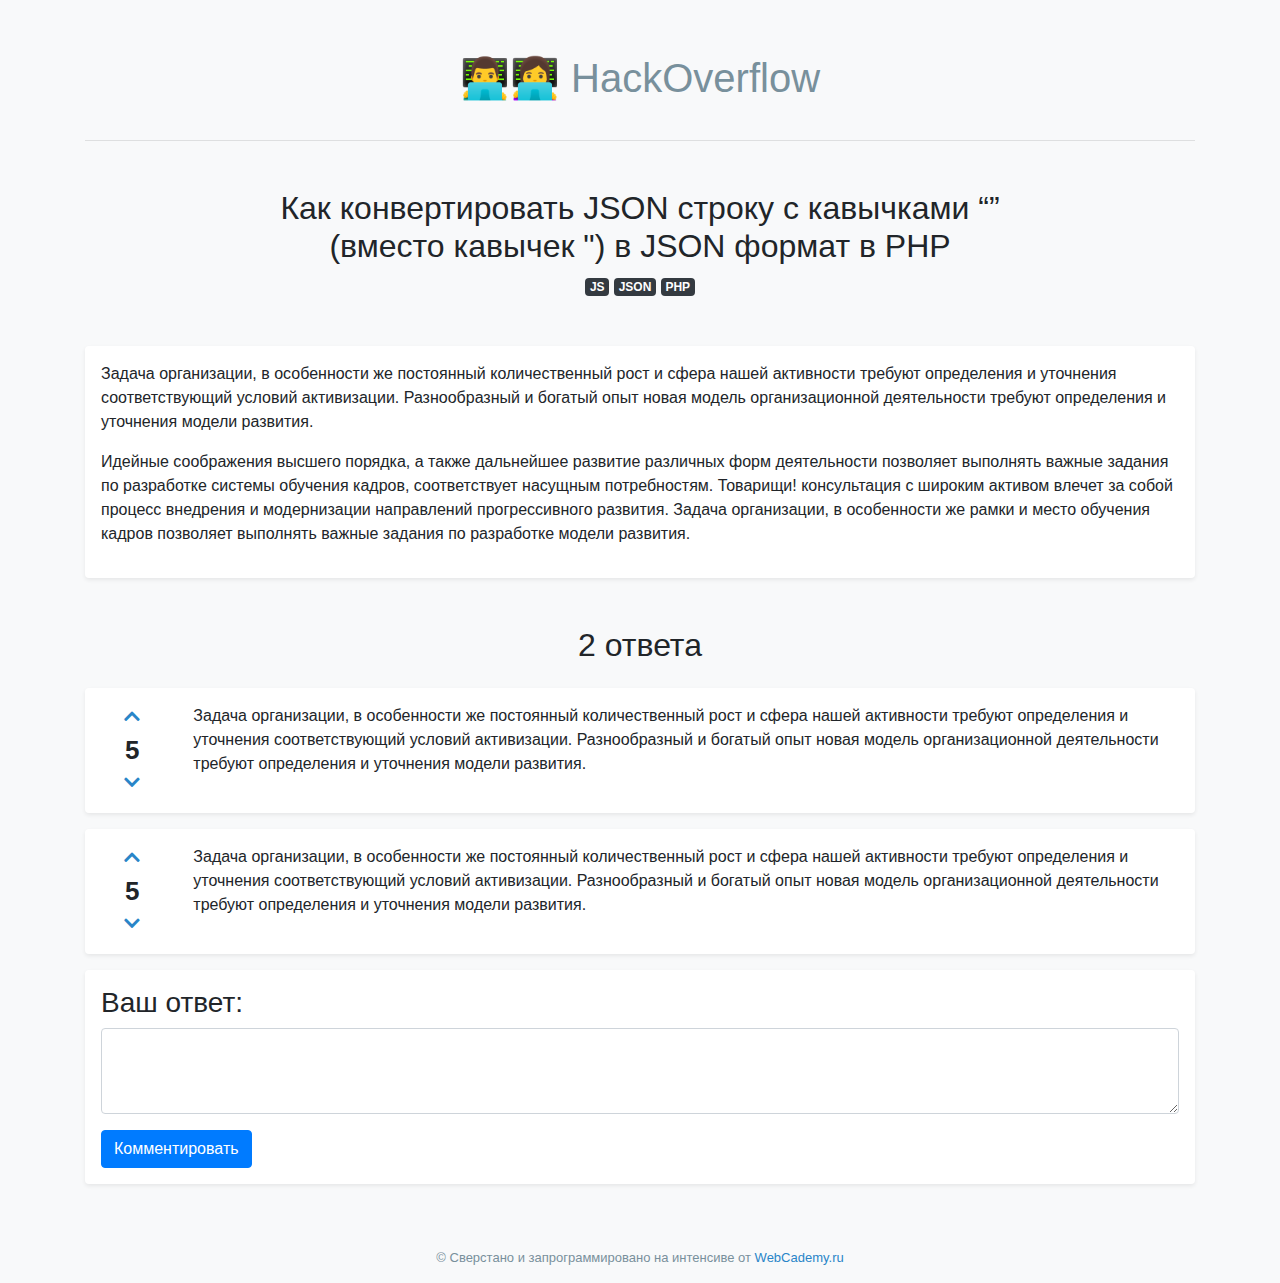
==== inner.html @ f7fc5f39 "base init" ====
<!DOCTYPE html>
<html lang="en">
	<head>
		<!-- Required meta tags -->
		<meta charset="utf-8" />
		<meta
			name="viewport"
			content="width=device-width, initial-scale=1, shrink-to-fit=no"
		/>
		<!-- Bootstrap CSS -->
		<link rel="stylesheet" href="libs/bootstrap/css/bootstrap.min.css" />
		<!-- User CSS -->
		<link rel="stylesheet" href="css/main.css" />
		<!-- Title -->
		<title>Страница вопроса</title>
		<link
			rel="stylesheet"
			href="https://cdnjs.cloudflare.com/ajax/libs/font-awesome/5.11.2/css/all.min.css"
		/>
	</head>
	<body>
		<div class="container">
			<div class="site-title-wrapper">
				<a href="index.html" class="site-title">👨‍💻👩‍💻 HackOverflow</a>
			</div>
			<hr />

			<div class="row mt-5 mb-5">
				<div class="col-8 offset-2 text-center">
					<h2>
						Как конвертировать JSON строку с кавычками “” (вместо
						кавычек ") в JSON формат в PHP
					</h2>
					<div class="question-badges-wrapper">
						<a href="#" class="badge badge-dark">JS</a>
						<a href="#" class="badge badge-dark">JSON</a>
						<a href="#" class="badge badge-dark">PHP</a>
					</div>
				</div>
			</div>

			<!-- Вопрос -->
			<div class="my-3 p-3 bg-white rounded shadow-sm">
				<div class="row">
					<div class="col">
						<p>
							Задача организации, в особенности же постоянный
							количественный рост и сфера нашей активности требуют
							определения и уточнения соответствующий условий
							активизации. Разнообразный и богатый опыт новая
							модель организационной деятельности требуют
							определения и уточнения модели развития.
						</p>
						<p>
							Идейные соображения высшего порядка, а также
							дальнейшее развитие различных форм деятельности
							позволяет выполнять важные задания по разработке
							системы обучения кадров, соответствует насущным
							потребностям. Товарищи! консультация с широким
							активом влечет за собой процесс внедрения и
							модернизации направлений прогрессивного развития.
							Задача организации, в особенности же рамки и место
							обучения кадров позволяет выполнять важные задания
							по разработке модели развития.
						</p>
					</div>
				</div>
			</div>
			<!-- //Вопрос -->

			<div class="row mt-5 mb-3">
				<div class="col-8 offset-2 text-center">
					<h2>
						2 ответа
					</h2>
				</div>
			</div>

			<!-- Ответ 1 -->
			<div class="my-3 p-3 bg-white rounded shadow-sm">
				<div class="row">
					<div class="col-1">
						<div class="vote">
							<a href="#" class="vote__plus">
								<i class="fas fa-chevron-up"></i>
							</a>
							<div class="vote__value">
								5
							</div>
							<a href="#" class="vote__minus">
								<i class="fas fa-chevron-down"></i>
							</a>
						</div>
					</div>
					<div class="col">
						<p>
							Задача организации, в особенности же постоянный
							количественный рост и сфера нашей активности требуют
							определения и уточнения соответствующий условий
							активизации. Разнообразный и богатый опыт новая
							модель организационной деятельности требуют
							определения и уточнения модели развития.
						</p>
					</div>
				</div>
			</div>
			<!-- //Ответ 1 -->

			<!-- Ответ 2 -->
			<div class="my-3 p-3 bg-white rounded shadow-sm">
				<div class="row">
					<div class="col-1">
						<div class="vote">
							<a href="#" class="vote__plus">
								<i class="fas fa-chevron-up"></i>
							</a>
							<div class="vote__value">
								5
							</div>
							<a href="#" class="vote__minus">
								<i class="fas fa-chevron-down"></i>
							</a>
						</div>
					</div>
					<div class="col">
						<p>
							Задача организации, в особенности же постоянный
							количественный рост и сфера нашей активности требуют
							определения и уточнения соответствующий условий
							активизации. Разнообразный и богатый опыт новая
							модель организационной деятельности требуют
							определения и уточнения модели развития.
						</p>
					</div>
				</div>
			</div>
			<!-- //Ответ 3 -->

			<!-- Оставить комментарий -->
			<div class="my-3 p-3 bg-white rounded shadow-sm">
				<div class="row">
					<div class="col-12">
						<form action="">
							<div class="form-group">
								<h3>Ваш ответ:</h3>
								<textarea
									class="form-control"
									id="exampleFormControlTextarea1"
									rows="3"
								></textarea>
							</div>
							<button type="submit" class="btn btn-primary">
								Комментировать
							</button>
						</form>
					</div>
				</div>
			</div>
			<!-- //Оставить комментарий -->

			<div class="pt-5 pb-3 copyright">
				© Сверстано и запрограммировано на интенсиве от
				<a href="//WebCademy.ru">WebCademy.ru</a>
			</div>
		</div>

		<!-- Optional JavaScript -->
		<!-- jQuery first, then Popper.js, then Bootstrap JS -->
		<script src="libs/jquery/jquery-3.3.1.min.js"></script>
		<script src="libs/popper/popper.min.js"></script>
		<script src="libs/bootstrap/js/bootstrap.min.js"></script>
		<!-- User JS -->
		<script src="js/main.js"></script>
	</body>
</html>
---- css/main.css ----
html,
body {
	background-color: #f8f9fa;
}

a {
	color: #2985c8;
}

.site-title-wrapper {
	padding: 3rem 0px 1rem;
	text-align: center;

}

.site-title {
	font-size: 40px;
	color: #78909C;
	font-weight: 500;
}

.site-title:hover {
	text-decoration: none;
}

.rate {
	display: flex;
	flex-direction: column;
	color: #78909c;
	text-align: center;
}

.rate__value {
	font-size: 26px;
}

.rate__name {
	font-size: 13px;
}

.question-title-wrapper {
	display: flex;
	flex-direction: column;
	justify-content: center;
}

.copyright {
	color: #78909c;
	font-size: 13px;
	text-align: center;
}

.vote {
	display: flex;
	flex-direction: column;
	justify-content: center;
	align-items: center;
}
.vote__plus {
	font-size: 18px;
}

.vote__value {
	font-size: 26px;
	font-weight: 600;
}
.vote__minus {
	font-size: 18px;
}

.input-for-badges {
	border: none;
	width: auto;
}

.badges-input {
	display: flex;
	align-items: center;
}

.badges-input .badge {
	flex-grow: 0;
	margin-right: 5px;
}

.input-for-badges {
	flex-grow: 5;
	padding-left: 3px;
	padding-right: 3px;
}
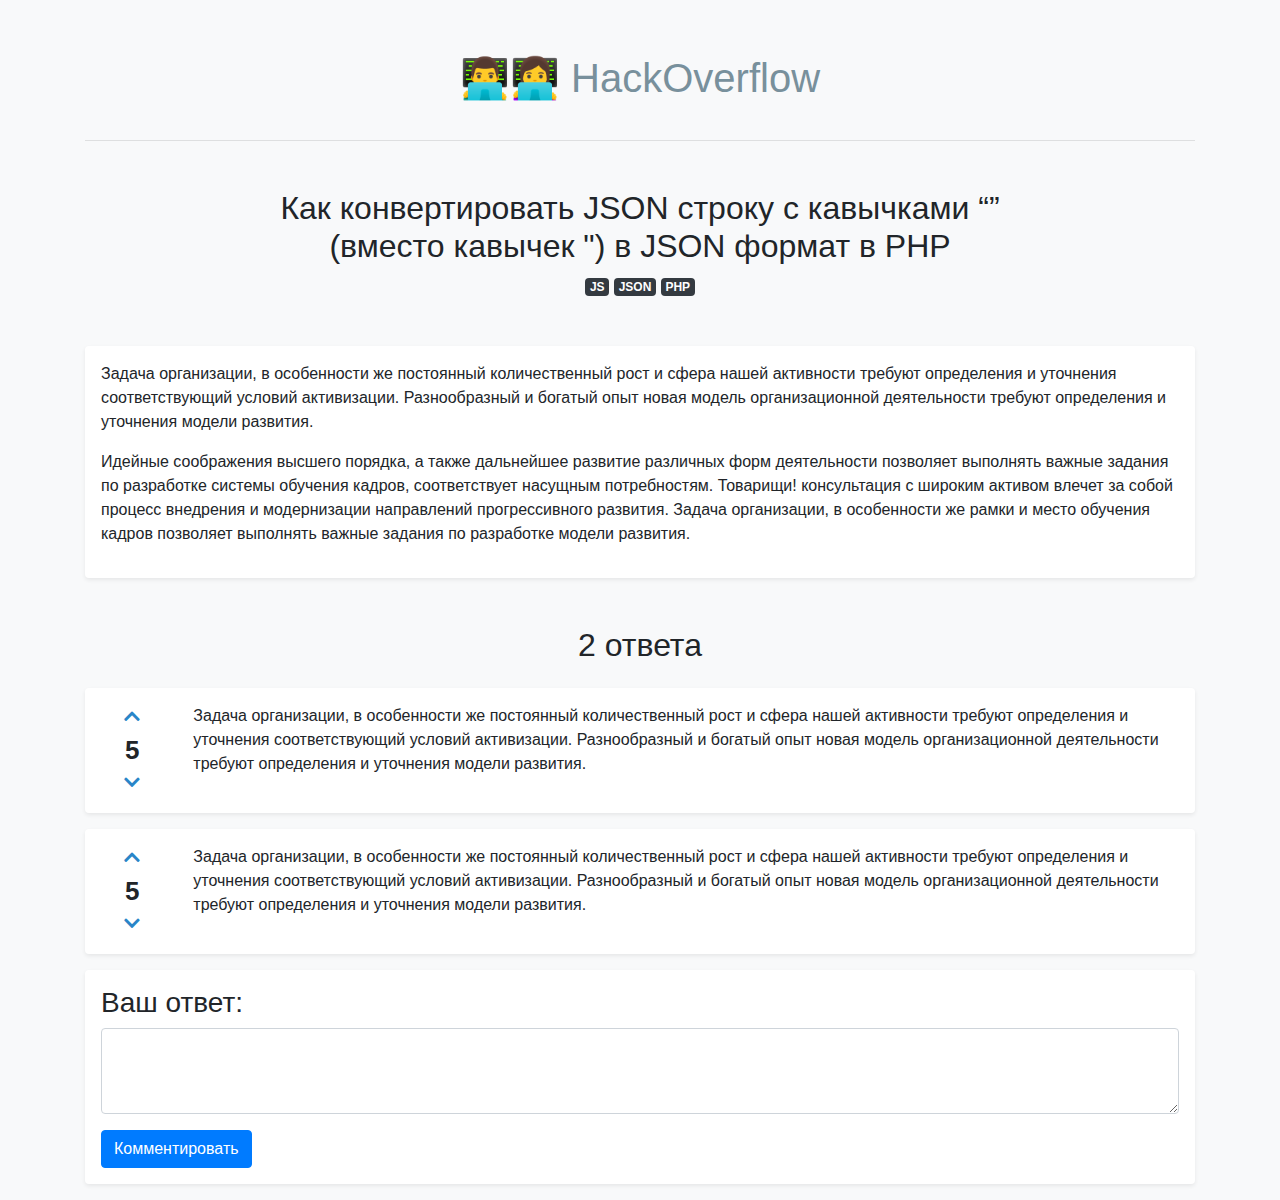
==== commit bec0eb86: "fixed bag with problems list" ====
--- a/inner.html
+++ b/inner.html
@@ -158,11 +158,6 @@
 			</div>
 			<!-- //Оставить комментарий -->
 
-			<div class="pt-5 pb-3 copyright">
-				© Сверстано и запрограммировано на интенсиве от
-				<a href="//WebCademy.ru">WebCademy.ru</a>
-			</div>
-		</div>
 
 		<!-- Optional JavaScript -->
 		<!-- jQuery first, then Popper.js, then Bootstrap JS -->
@@ -170,6 +165,9 @@
 		<script src="libs/popper/popper.min.js"></script>
 		<script src="libs/bootstrap/js/bootstrap.min.js"></script>
 		<!-- User JS -->
-		<script src="js/main.js"></script>
+		<script src="js/Database.js"></script>
+        <script src="js/Location.js"></script>
+        <script src="js/Card.js"></script>
+		<script src="js/inner.js"></script>
 	</body>
 </html>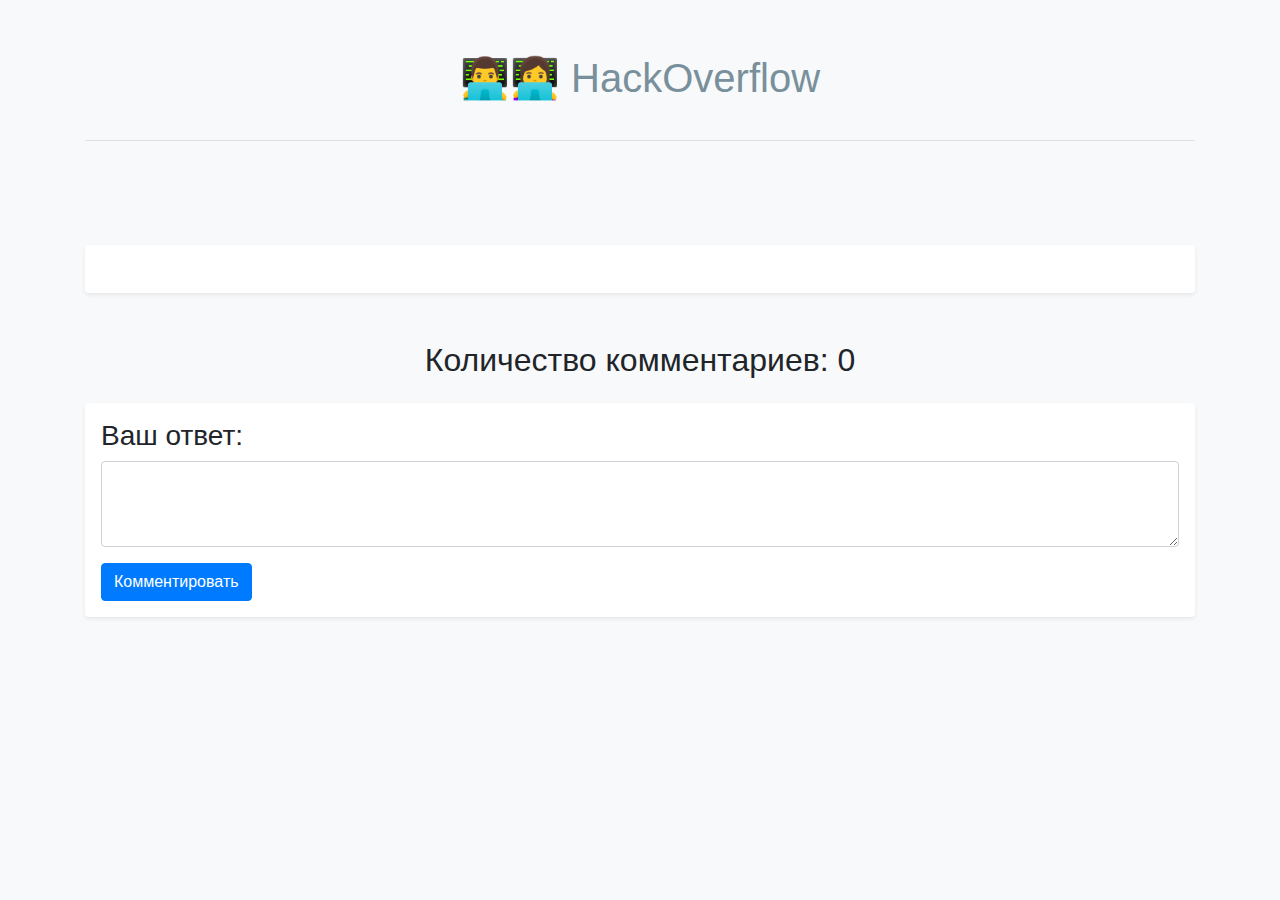
==== commit f1afee15: "mvp done" ====
--- a/inner.html
+++ b/inner.html
@@ -27,42 +27,20 @@
 
 			<div class="row mt-5 mb-5">
 				<div class="col-8 offset-2 text-center">
-					<h2>
-						Как конвертировать JSON строку с кавычками “” (вместо
-						кавычек ") в JSON формат в PHP
-					</h2>
-					<div class="question-badges-wrapper">
-						<a href="#" class="badge badge-dark">JS</a>
+					<h2 data-titleplace></h2>
+					<div class="question-badges-wrapper" data-badgesplace>
+						<!-- <a href="#" class="badge badge-dark">JS</a>
 						<a href="#" class="badge badge-dark">JSON</a>
-						<a href="#" class="badge badge-dark">PHP</a>
+						<a href="#" class="badge badge-dark">PHP</a> -->
 					</div>
 				</div>
 			</div>
 
 			<!-- Вопрос -->
 			<div class="my-3 p-3 bg-white rounded shadow-sm">
-				<div class="row">
+				<div class="row" data-contentplace>
 					<div class="col">
-						<p>
-							Задача организации, в особенности же постоянный
-							количественный рост и сфера нашей активности требуют
-							определения и уточнения соответствующий условий
-							активизации. Разнообразный и богатый опыт новая
-							модель организационной деятельности требуют
-							определения и уточнения модели развития.
-						</p>
-						<p>
-							Идейные соображения высшего порядка, а также
-							дальнейшее развитие различных форм деятельности
-							позволяет выполнять важные задания по разработке
-							системы обучения кадров, соответствует насущным
-							потребностям. Товарищи! консультация с широким
-							активом влечет за собой процесс внедрения и
-							модернизации направлений прогрессивного развития.
-							Задача организации, в особенности же рамки и место
-							обучения кадров позволяет выполнять важные задания
-							по разработке модели развития.
-						</p>
+						<pre></pre>
 					</div>
 				</div>
 			</div>
@@ -71,70 +49,12 @@
 			<div class="row mt-5 mb-3">
 				<div class="col-8 offset-2 text-center">
 					<h2>
-						2 ответа
+						Количество комментариев: <span data-comentsnumberplace>0</span> 
 					</h2>
 				</div>
 			</div>
-
-			<!-- Ответ 1 -->
-			<div class="my-3 p-3 bg-white rounded shadow-sm">
-				<div class="row">
-					<div class="col-1">
-						<div class="vote">
-							<a href="#" class="vote__plus">
-								<i class="fas fa-chevron-up"></i>
-							</a>
-							<div class="vote__value">
-								5
-							</div>
-							<a href="#" class="vote__minus">
-								<i class="fas fa-chevron-down"></i>
-							</a>
-						</div>
-					</div>
-					<div class="col">
-						<p>
-							Задача организации, в особенности же постоянный
-							количественный рост и сфера нашей активности требуют
-							определения и уточнения соответствующий условий
-							активизации. Разнообразный и богатый опыт новая
-							модель организационной деятельности требуют
-							определения и уточнения модели развития.
-						</p>
-					</div>
-				</div>
-			</div>
-			<!-- //Ответ 1 -->
-
-			<!-- Ответ 2 -->
-			<div class="my-3 p-3 bg-white rounded shadow-sm">
-				<div class="row">
-					<div class="col-1">
-						<div class="vote">
-							<a href="#" class="vote__plus">
-								<i class="fas fa-chevron-up"></i>
-							</a>
-							<div class="vote__value">
-								5
-							</div>
-							<a href="#" class="vote__minus">
-								<i class="fas fa-chevron-down"></i>
-							</a>
-						</div>
-					</div>
-					<div class="col">
-						<p>
-							Задача организации, в особенности же постоянный
-							количественный рост и сфера нашей активности требуют
-							определения и уточнения соответствующий условий
-							активизации. Разнообразный и богатый опыт новая
-							модель организационной деятельности требуют
-							определения и уточнения модели развития.
-						</p>
-					</div>
-				</div>
-			</div>
-			<!-- //Ответ 3 -->
+			
+			<div data-commentplace></div>
 
 			<!-- Оставить комментарий -->
 			<div class="my-3 p-3 bg-white rounded shadow-sm">
@@ -147,9 +67,10 @@
 									class="form-control"
 									id="exampleFormControlTextarea1"
 									rows="3"
+									data-commentplace
 								></textarea>
 							</div>
-							<button type="submit" class="btn btn-primary">
+							<button type="submit" class="btn btn-primary" data-addcommentbutton>
 								Комментировать
 							</button>
 						</form>
@@ -167,7 +88,8 @@
 		<!-- User JS -->
 		<script src="js/Database.js"></script>
         <script src="js/Location.js"></script>
-        <script src="js/Card.js"></script>
+		<script src="js/Card.js"></script>
+		<script src="js/CommentView.js"></script>
 		<script src="js/inner.js"></script>
 	</body>
 </html>--- a/css/main.css
+++ b/css/main.css
@@ -80,7 +80,11 @@
 
 .badges-input .badge {
 	flex-grow: 0;
-	margin-right: 5px;
+	margin-right: 10px;
+}
+
+.badge {
+	margin-left: 10px;
 }
 
 .input-for-badges {
